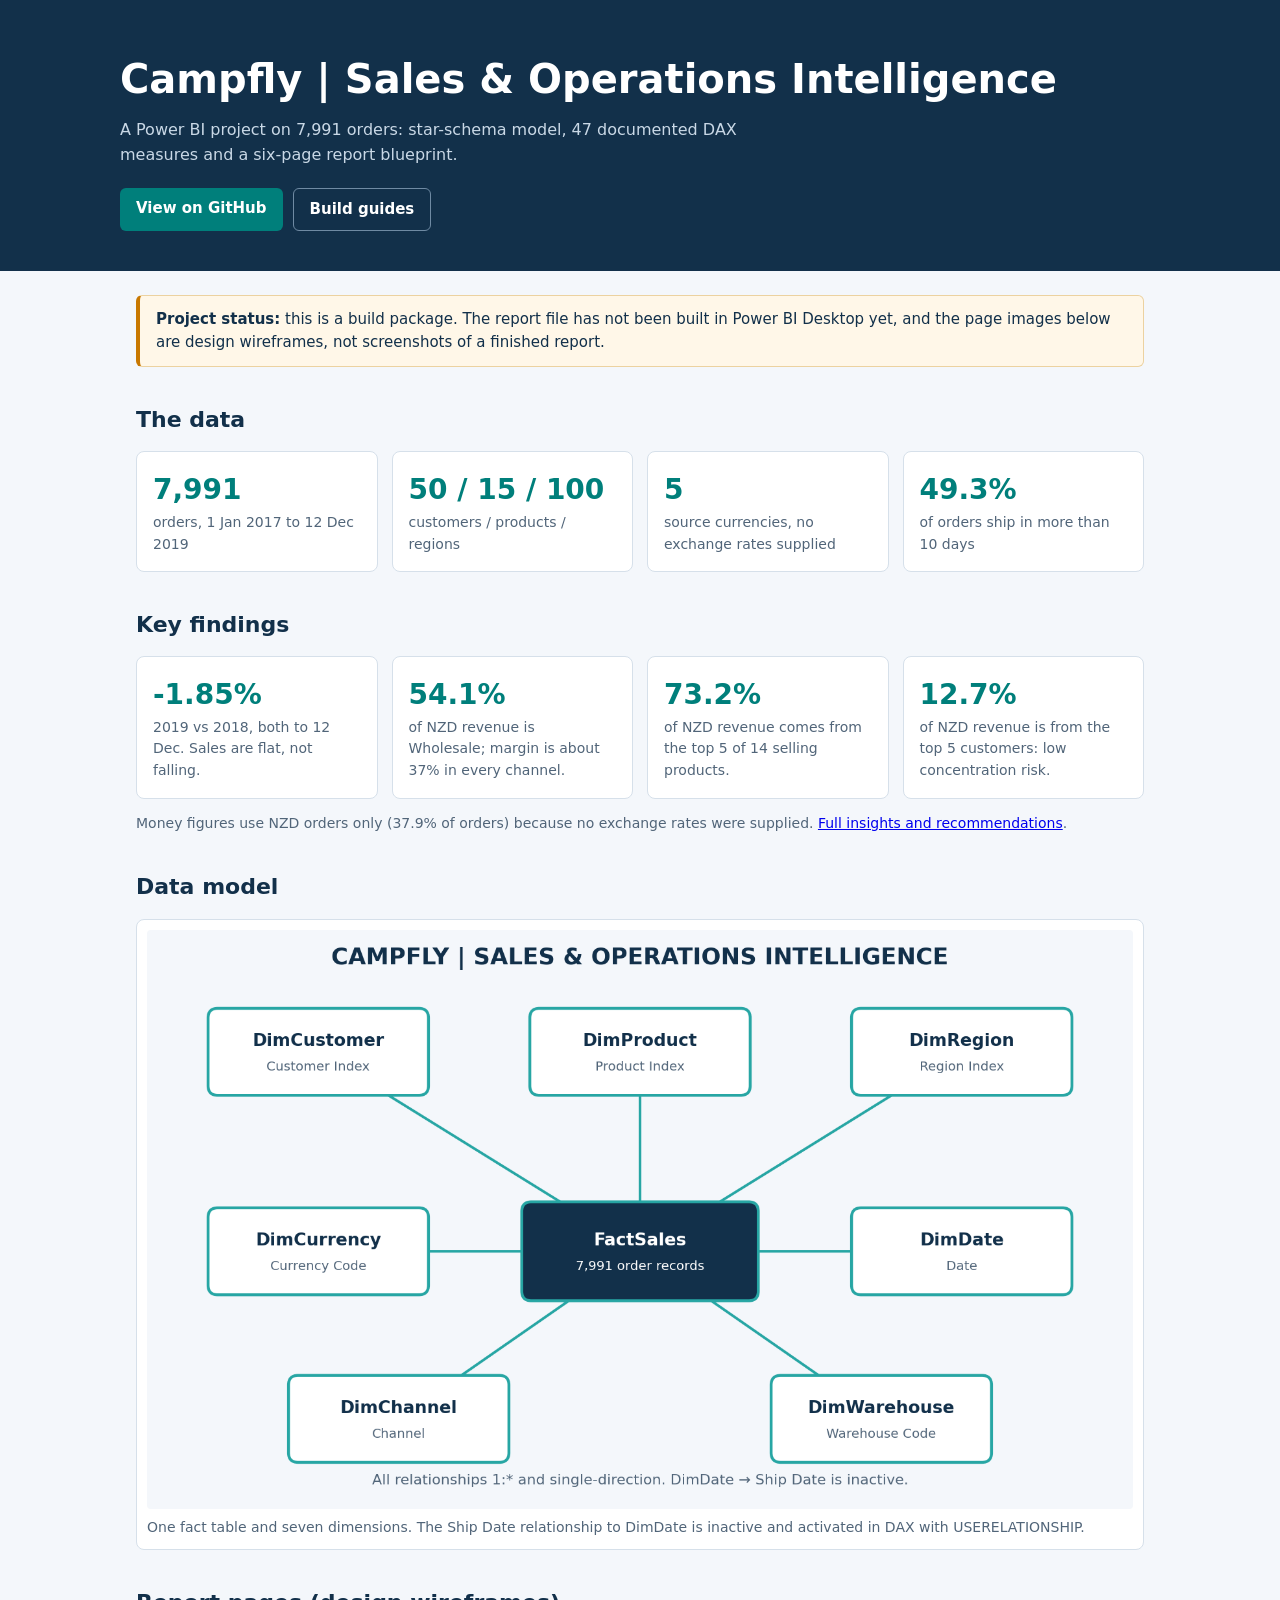
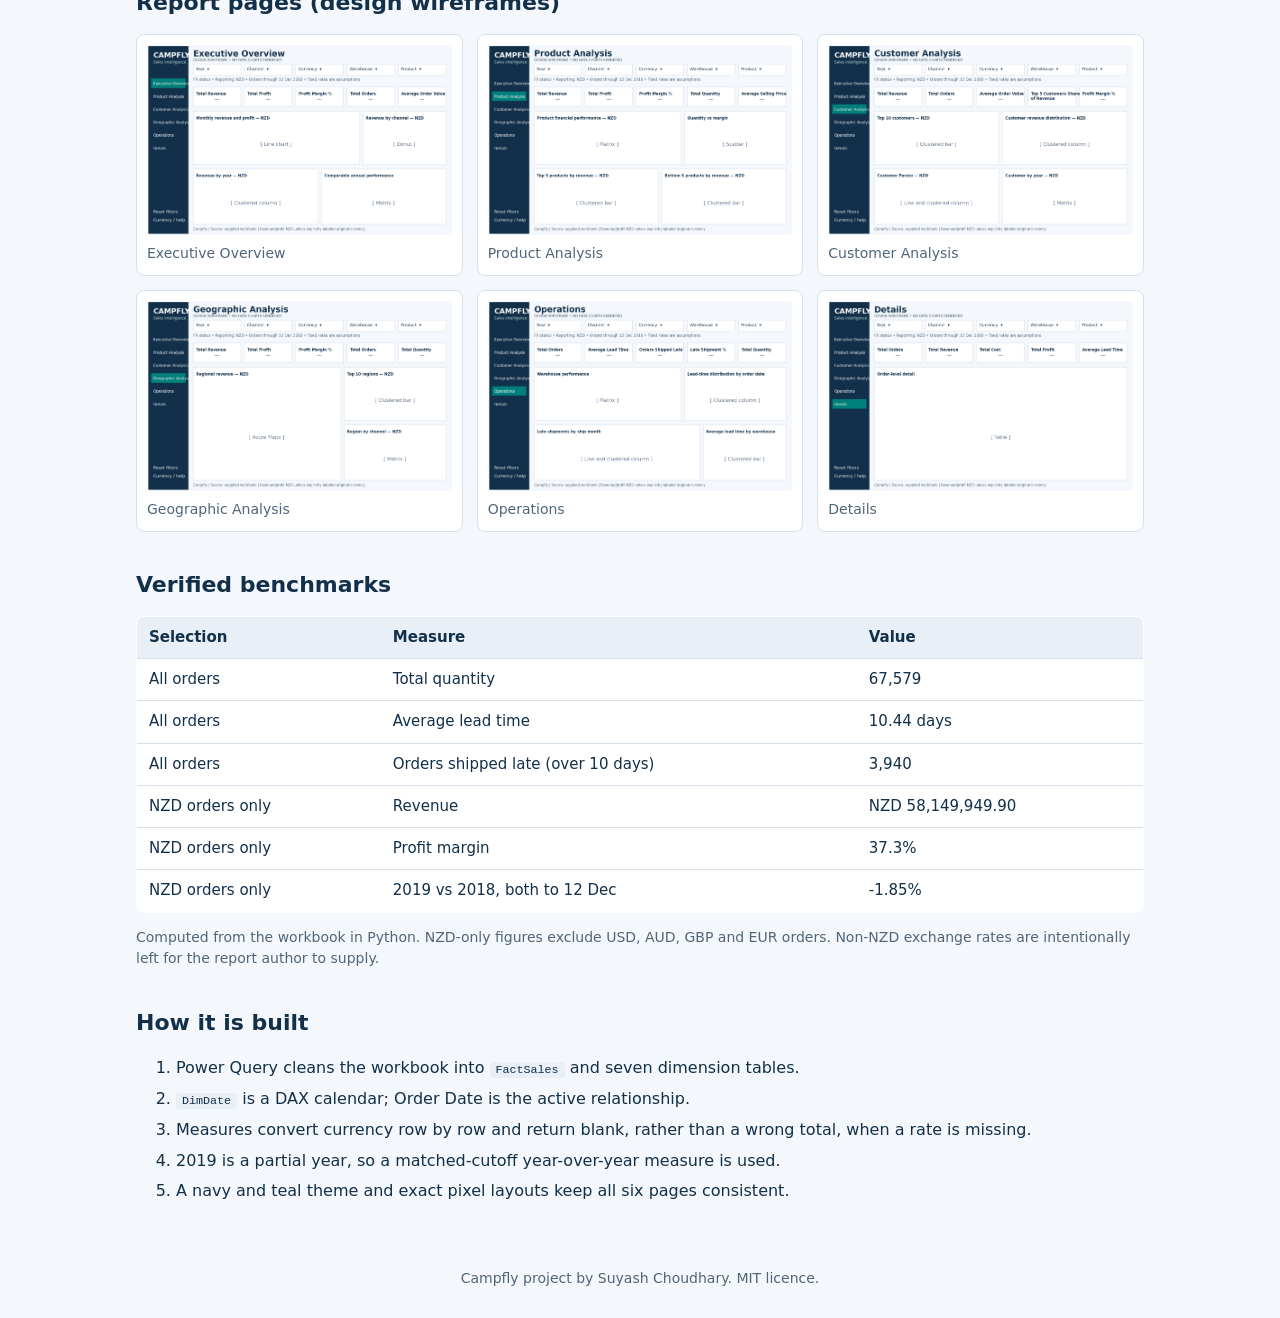
==== docs/index.html @ 222284ba "Add Campfly Power BI project: model, DAX, theme, docs, Pages site Co-Authored-By: Claude Sonnet 5.5 " ====
<!doctype html>
<html lang="en">
<head>
<meta charset="utf-8">
<meta name="viewport" content="width=device-width, initial-scale=1">
<title>Campfly Sales Intelligence</title>
<meta name="description" content="Power BI sales and operations analytics project: data model, DAX measures and report blueprint.">
<style>
:root{--navy:#12304a;--teal:#007f7b;--bg:#f4f7fb;--card:#fff;--line:#d6e0ea;--muted:#516579;--amber:#c87800}
*{box-sizing:border-box}
body{margin:0;font-family:"Segoe UI",system-ui,-apple-system,sans-serif;background:var(--bg);color:var(--navy);line-height:1.55}
header{background:var(--navy);color:#fff;padding:48px 16px 40px}
.wrap{max-width:1040px;margin:0 auto;padding:0 16px}
header .wrap{padding:0}
h1{margin:0 0 8px;font-size:clamp(26px,5vw,40px)}
header p{margin:0;color:#c9d8e6;max-width:640px}
.links{margin-top:20px;display:flex;gap:10px;flex-wrap:wrap}
.btn{display:inline-block;padding:9px 16px;border-radius:6px;background:var(--teal);color:#fff;text-decoration:none;font-weight:600;font-size:15px}
.btn.alt{background:transparent;border:1px solid #6f8aa3}
.notice{background:#fff7e8;border:1px solid #ecd2a0;border-left:4px solid var(--amber);padding:12px 16px;border-radius:6px;margin:24px 0;font-size:15px}
section{margin:36px 0}
h2{font-size:22px;margin:0 0 14px}
.grid{display:grid;gap:14px;grid-template-columns:repeat(auto-fit,minmax(190px,1fr))}
.card{background:var(--card);border:1px solid var(--line);border-radius:8px;padding:16px}
.stat{font-size:28px;font-weight:700;color:var(--teal)}
.label{color:var(--muted);font-size:14px}
figure{margin:0;background:var(--card);border:1px solid var(--line);border-radius:8px;padding:10px}
figure img{width:100%;height:auto;display:block;border-radius:4px}
figcaption{font-size:14px;color:var(--muted);margin-top:8px}
.shots{display:grid;gap:14px;grid-template-columns:repeat(auto-fit,minmax(300px,1fr))}
table{border-collapse:collapse;width:100%;background:var(--card);border:1px solid var(--line);border-radius:8px;overflow:hidden;font-size:15px}
th,td{text-align:left;padding:9px 12px;border-bottom:1px solid var(--line)}
th{background:#e9eff6}
.scroll{overflow-x:auto}
ol li{margin-bottom:6px}
code{background:#e9eff6;padding:1px 6px;border-radius:4px;font-size:90%}
footer{padding:28px 16px;color:var(--muted);font-size:14px;text-align:center}
</style>
</head>
<body>
<header><div class="wrap">
<h1>Campfly | Sales &amp; Operations Intelligence</h1>
<p>A Power BI project on 7,991 orders: star-schema model, 47 documented DAX measures and a six-page report blueprint.</p>
<div class="links">
<a class="btn" href="https://github.com/suyashchoudhary123-hub/campfly-sales-operations-analytics">View on GitHub</a>
<a class="btn alt" href="guides/Stage_1_Build_Guide.md">Build guides</a>
</div>
</div></header>

<main class="wrap">
<div class="notice"><strong>Project status:</strong> this is a build package. The report file has not been built in Power BI Desktop yet, and the page images below are design wireframes, not screenshots of a finished report.</div>

<section>
<h2>The data</h2>
<div class="grid">
<div class="card"><div class="stat">7,991</div><div class="label">orders, 1 Jan 2017 to 12 Dec 2019</div></div>
<div class="card"><div class="stat">50 / 15 / 100</div><div class="label">customers / products / regions</div></div>
<div class="card"><div class="stat">5</div><div class="label">source currencies, no exchange rates supplied</div></div>
<div class="card"><div class="stat">49.3%</div><div class="label">of orders ship in more than 10 days</div></div>
</div>
</section>

<section>
<h2>Key findings</h2>
<div class="grid">
<div class="card"><div class="stat">-1.85%</div><div class="label">2019 vs 2018, both to 12 Dec. Sales are flat, not falling.</div></div>
<div class="card"><div class="stat">54.1%</div><div class="label">of NZD revenue is Wholesale; margin is about 37% in every channel.</div></div>
<div class="card"><div class="stat">73.2%</div><div class="label">of NZD revenue comes from the top 5 of 14 selling products.</div></div>
<div class="card"><div class="stat">12.7%</div><div class="label">of NZD revenue is from the top 5 customers: low concentration risk.</div></div>
</div>
<p class="label">Money figures use NZD orders only (37.9% of orders) because no exchange rates were supplied. <a href="guides/Stage_4_Insights_and_Portfolio.md">Full insights and recommendations</a>.</p>
</section>

<section>
<h2>Data model</h2>
<figure>
<img src="assets/data_model.png" alt="Star schema with FactSales in the centre connected to DimCustomer, DimProduct, DimRegion, DimCurrency, DimDate, DimChannel and DimWarehouse">
<figcaption>One fact table and seven dimensions. The Ship Date relationship to DimDate is inactive and activated in DAX with USERELATIONSHIP.</figcaption>
</figure>
</section>

<section>
<h2>Report pages (design wireframes)</h2>
<div class="shots">
<figure><img src="assets/Executive_Overview_Wireframe.png" alt="Executive Overview wireframe" loading="lazy"><figcaption>Executive Overview</figcaption></figure>
<figure><img src="assets/Product_Analysis_Wireframe.png" alt="Product Analysis wireframe" loading="lazy"><figcaption>Product Analysis</figcaption></figure>
<figure><img src="assets/Customer_Analysis_Wireframe.png" alt="Customer Analysis wireframe" loading="lazy"><figcaption>Customer Analysis</figcaption></figure>
<figure><img src="assets/Geographic_Analysis_Wireframe.png" alt="Geographic Analysis wireframe" loading="lazy"><figcaption>Geographic Analysis</figcaption></figure>
<figure><img src="assets/Operations_Wireframe.png" alt="Operations wireframe" loading="lazy"><figcaption>Operations</figcaption></figure>
<figure><img src="assets/Details_Wireframe.png" alt="Details wireframe" loading="lazy"><figcaption>Details</figcaption></figure>
</div>
</section>

<section>
<h2>Verified benchmarks</h2>
<div class="scroll"><table>
<tr><th>Selection</th><th>Measure</th><th>Value</th></tr>
<tr><td>All orders</td><td>Total quantity</td><td>67,579</td></tr>
<tr><td>All orders</td><td>Average lead time</td><td>10.44 days</td></tr>
<tr><td>All orders</td><td>Orders shipped late (over 10 days)</td><td>3,940</td></tr>
<tr><td>NZD orders only</td><td>Revenue</td><td>NZD 58,149,949.90</td></tr>
<tr><td>NZD orders only</td><td>Profit margin</td><td>37.3%</td></tr>
<tr><td>NZD orders only</td><td>2019 vs 2018, both to 12 Dec</td><td>-1.85%</td></tr>
</table></div>
<p class="label">Computed from the workbook in Python. NZD-only figures exclude USD, AUD, GBP and EUR orders. Non-NZD exchange rates are intentionally left for the report author to supply.</p>
</section>

<section>
<h2>How it is built</h2>
<ol>
<li>Power Query cleans the workbook into <code>FactSales</code> and seven dimension tables.</li>
<li><code>DimDate</code> is a DAX calendar; Order Date is the active relationship.</li>
<li>Measures convert currency row by row and return blank, rather than a wrong total, when a rate is missing.</li>
<li>2019 is a partial year, so a matched-cutoff year-over-year measure is used.</li>
<li>A navy and teal theme and exact pixel layouts keep all six pages consistent.</li>
</ol>
</section>
</main>
<footer>Campfly project by Suyash Choudhary. MIT licence.</footer>
</body>
</html>
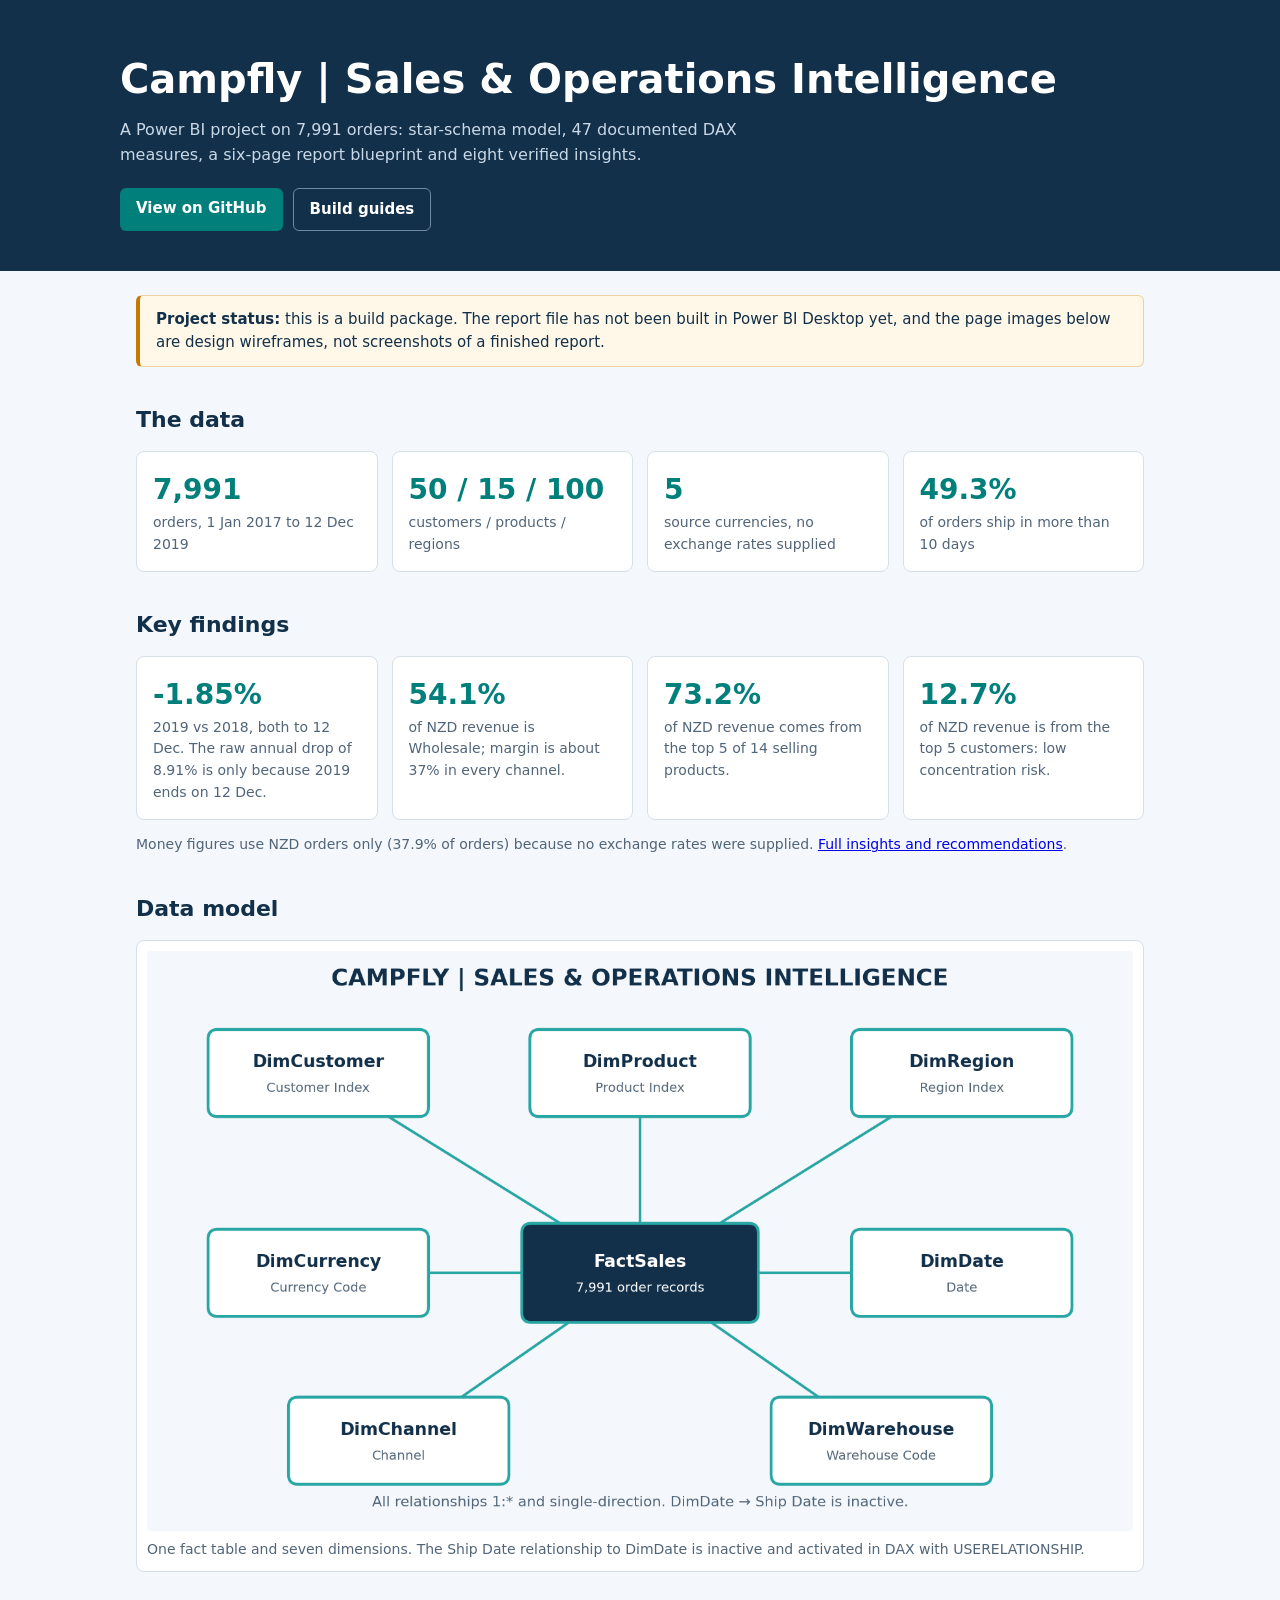
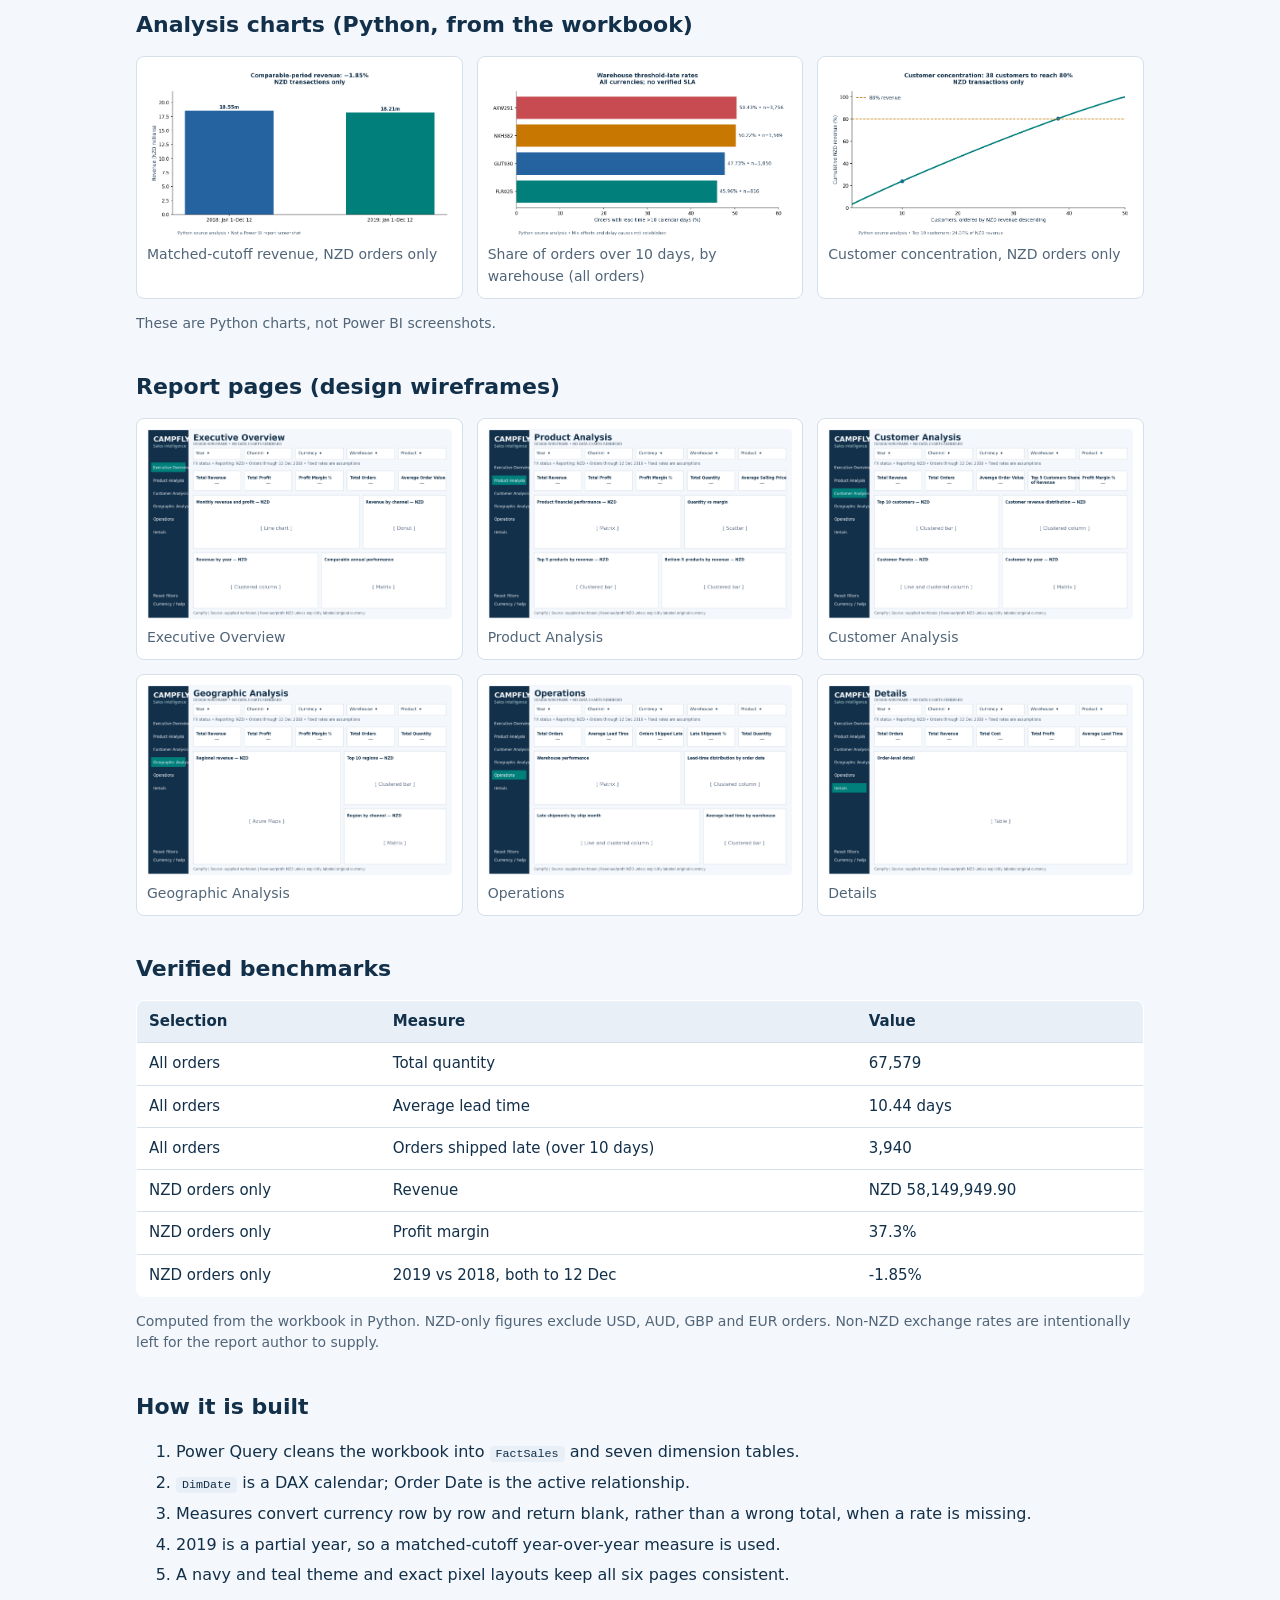
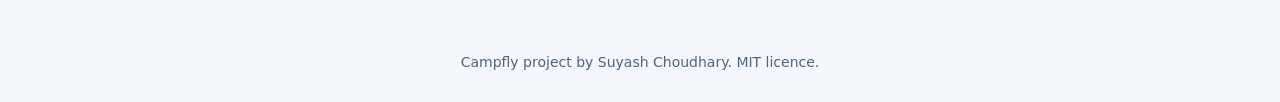
==== commit 0cfac6a7: "Add Stage 4: verified insights, resume bullets, publish checklist, evidence tables, analysis charts " ====
--- a/docs/index.html
+++ b/docs/index.html
@@ -40,10 +40,10 @@
 <body>
 <header><div class="wrap">
 <h1>Campfly | Sales &amp; Operations Intelligence</h1>
-<p>A Power BI project on 7,991 orders: star-schema model, 47 documented DAX measures and a six-page report blueprint.</p>
+<p>A Power BI project on 7,991 orders: star-schema model, 47 documented DAX measures, a six-page report blueprint and eight verified insights.</p>
 <div class="links">
 <a class="btn" href="https://github.com/suyashchoudhary123-hub/campfly-sales-operations-analytics">View on GitHub</a>
-<a class="btn alt" href="guides/Stage_1_Build_Guide.md">Build guides</a>
+<a class="btn alt" href="https://github.com/suyashchoudhary123-hub/campfly-sales-operations-analytics/blob/main/docs/guides/Stage_1_Build_Guide.md">Build guides</a>
 </div>
 </div></header>
 
@@ -63,12 +63,12 @@
 <section>
 <h2>Key findings</h2>
 <div class="grid">
-<div class="card"><div class="stat">-1.85%</div><div class="label">2019 vs 2018, both to 12 Dec. Sales are flat, not falling.</div></div>
+<div class="card"><div class="stat">-1.85%</div><div class="label">2019 vs 2018, both to 12 Dec. The raw annual drop of 8.91% is only because 2019 ends on 12 Dec.</div></div>
 <div class="card"><div class="stat">54.1%</div><div class="label">of NZD revenue is Wholesale; margin is about 37% in every channel.</div></div>
 <div class="card"><div class="stat">73.2%</div><div class="label">of NZD revenue comes from the top 5 of 14 selling products.</div></div>
 <div class="card"><div class="stat">12.7%</div><div class="label">of NZD revenue is from the top 5 customers: low concentration risk.</div></div>
 </div>
-<p class="label">Money figures use NZD orders only (37.9% of orders) because no exchange rates were supplied. <a href="guides/Stage_4_Insights_and_Portfolio.md">Full insights and recommendations</a>.</p>
+<p class="label">Money figures use NZD orders only (37.9% of orders) because no exchange rates were supplied. <a href="https://github.com/suyashchoudhary123-hub/campfly-sales-operations-analytics/blob/main/docs/insights/Insights_and_Recommendations.md">Full insights and recommendations</a>.</p>
 </section>
 
 <section>
@@ -77,6 +77,16 @@
 <img src="assets/data_model.png" alt="Star schema with FactSales in the centre connected to DimCustomer, DimProduct, DimRegion, DimCurrency, DimDate, DimChannel and DimWarehouse">
 <figcaption>One fact table and seven dimensions. The Ship Date relationship to DimDate is inactive and activated in DAX with USERELATIONSHIP.</figcaption>
 </figure>
+</section>
+
+<section>
+<h2>Analysis charts (Python, from the workbook)</h2>
+<div class="shots">
+<figure><img src="assets/NZD_Comparable_Revenue_Analysis.png" alt="Bar chart: NZD revenue 1 Jan to 12 Dec, 2018 18.55m versus 2019 18.21m" loading="lazy"><figcaption>Matched-cutoff revenue, NZD orders only</figcaption></figure>
+<figure><img src="assets/Warehouse_Late_Rates_Analysis.png" alt="Late-order rate by warehouse" loading="lazy"><figcaption>Share of orders over 10 days, by warehouse (all orders)</figcaption></figure>
+<figure><img src="assets/NZD_Customer_Concentration_Analysis.png" alt="NZD customer revenue concentration" loading="lazy"><figcaption>Customer concentration, NZD orders only</figcaption></figure>
+</div>
+<p class="label">These are Python charts, not Power BI screenshots.</p>
 </section>
 
 <section>
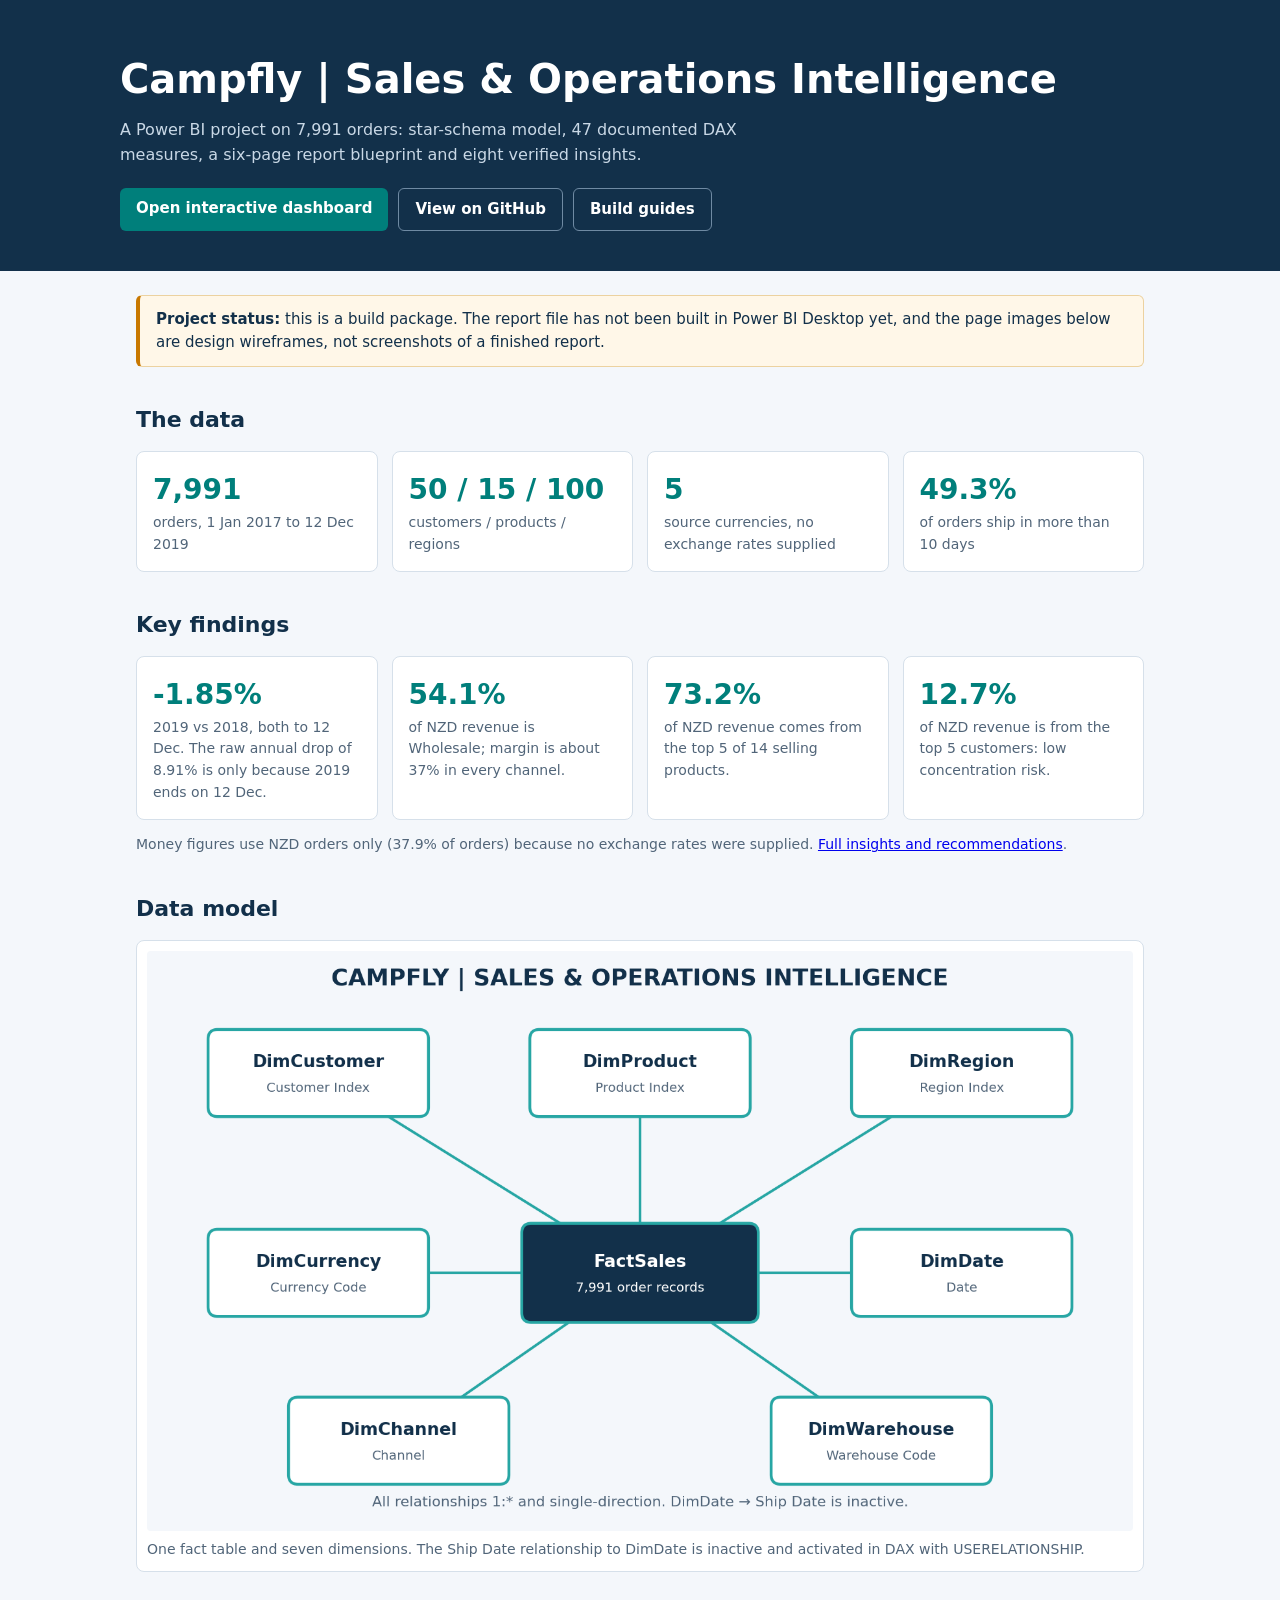
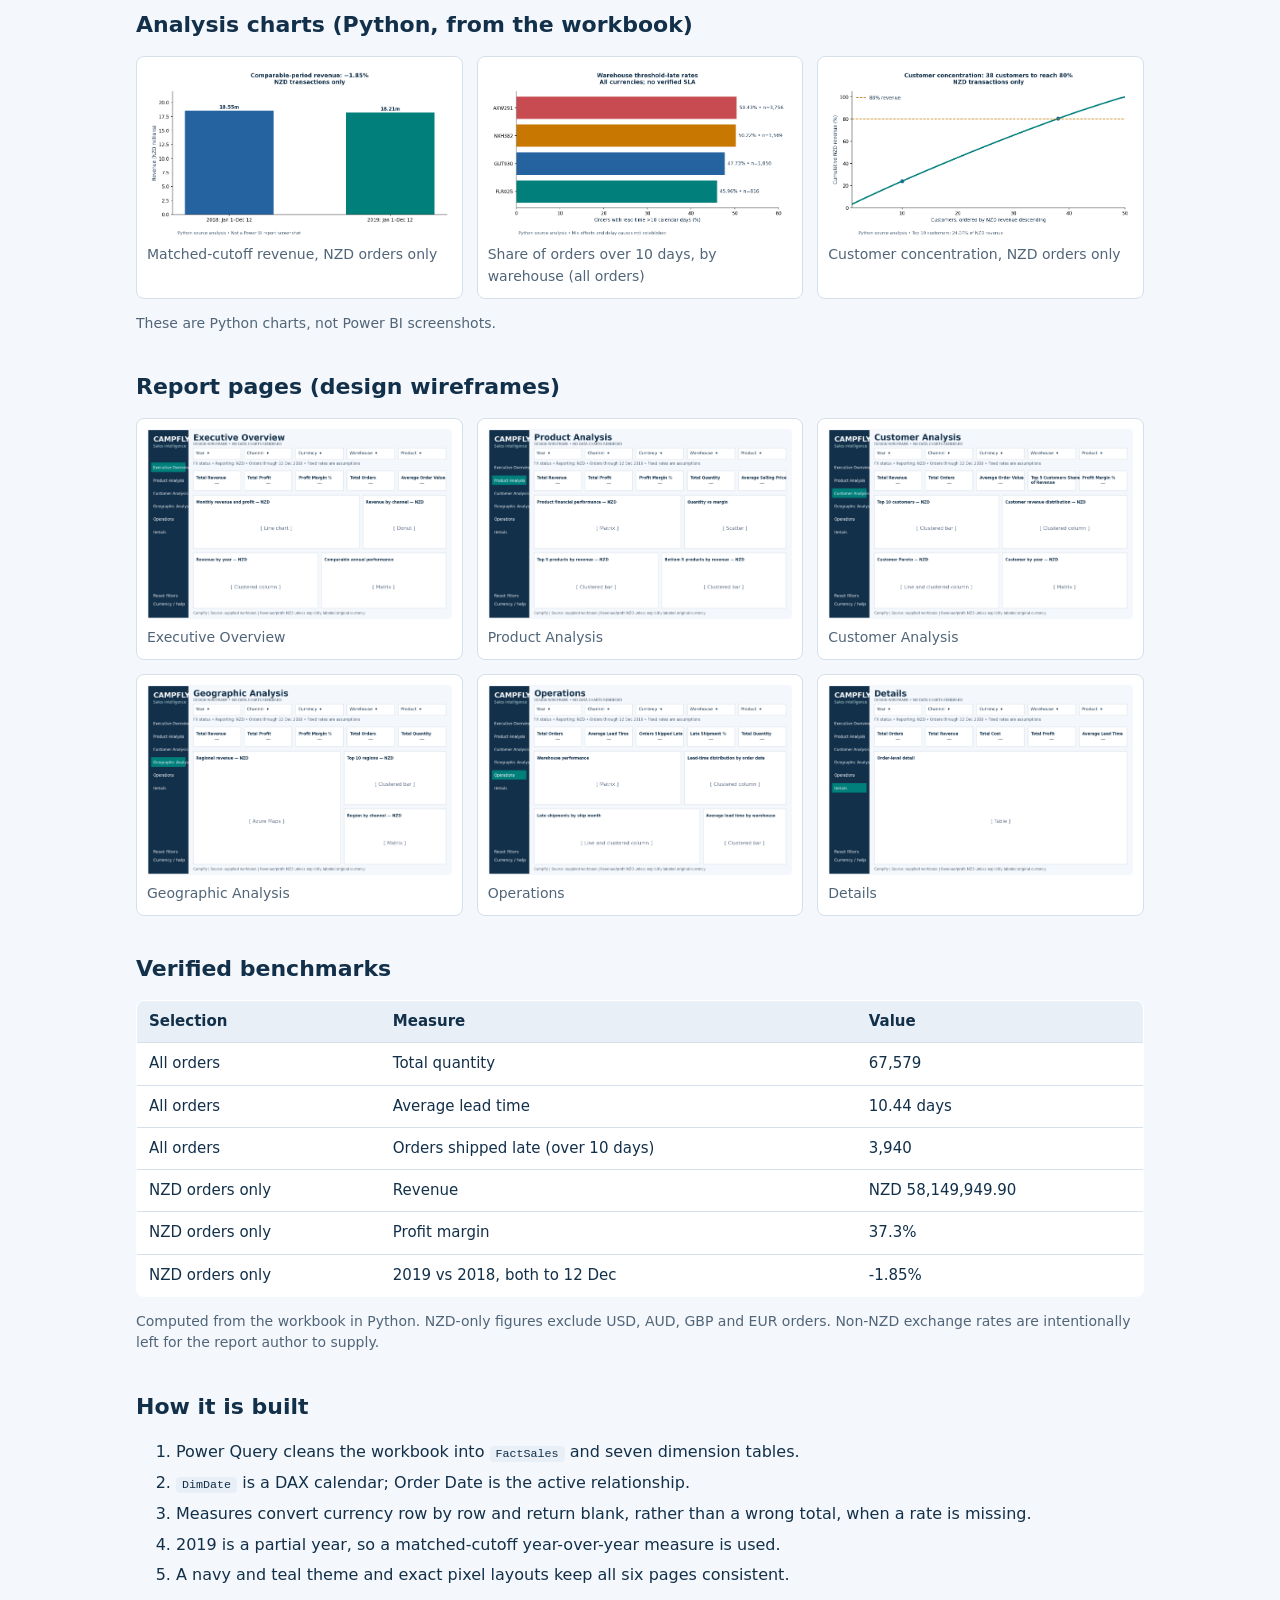
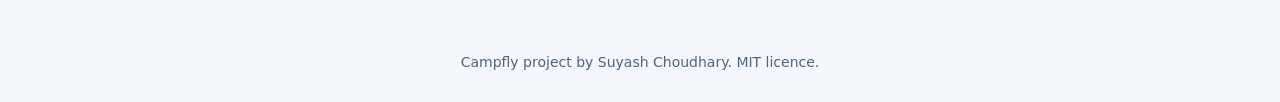
==== commit 225026e9: "Add interactive Campfly dashboard website at docs/dashboard Co-Authored-By: Claude Sonnet 5.5 <norep" ====
--- a/docs/index.html
+++ b/docs/index.html
@@ -42,7 +42,8 @@
 <h1>Campfly | Sales &amp; Operations Intelligence</h1>
 <p>A Power BI project on 7,991 orders: star-schema model, 47 documented DAX measures, a six-page report blueprint and eight verified insights.</p>
 <div class="links">
-<a class="btn" href="https://github.com/suyashchoudhary123-hub/campfly-sales-operations-analytics">View on GitHub</a>
+<a class="btn" href="dashboard/">Open interactive dashboard</a>
+<a class="btn alt" href="https://github.com/suyashchoudhary123-hub/campfly-sales-operations-analytics">View on GitHub</a>
 <a class="btn alt" href="https://github.com/suyashchoudhary123-hub/campfly-sales-operations-analytics/blob/main/docs/guides/Stage_1_Build_Guide.md">Build guides</a>
 </div>
 </div></header>
